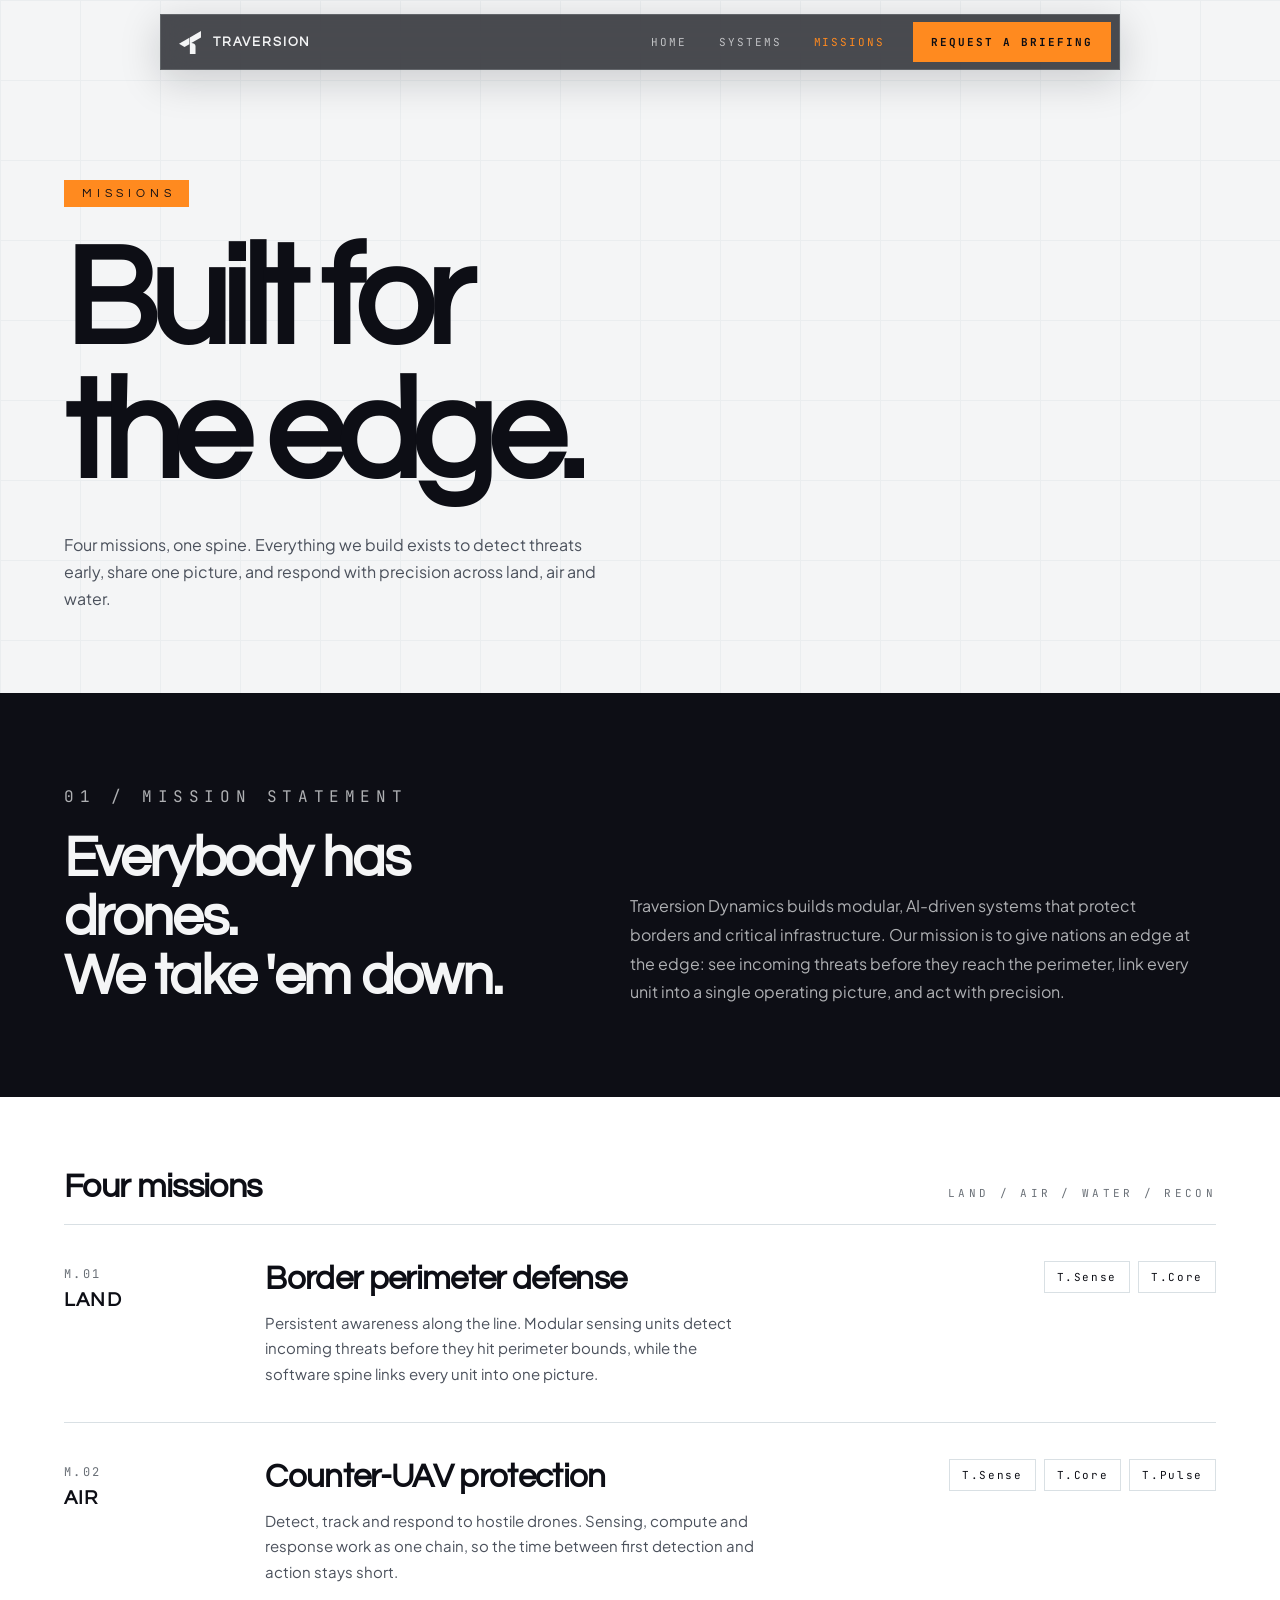
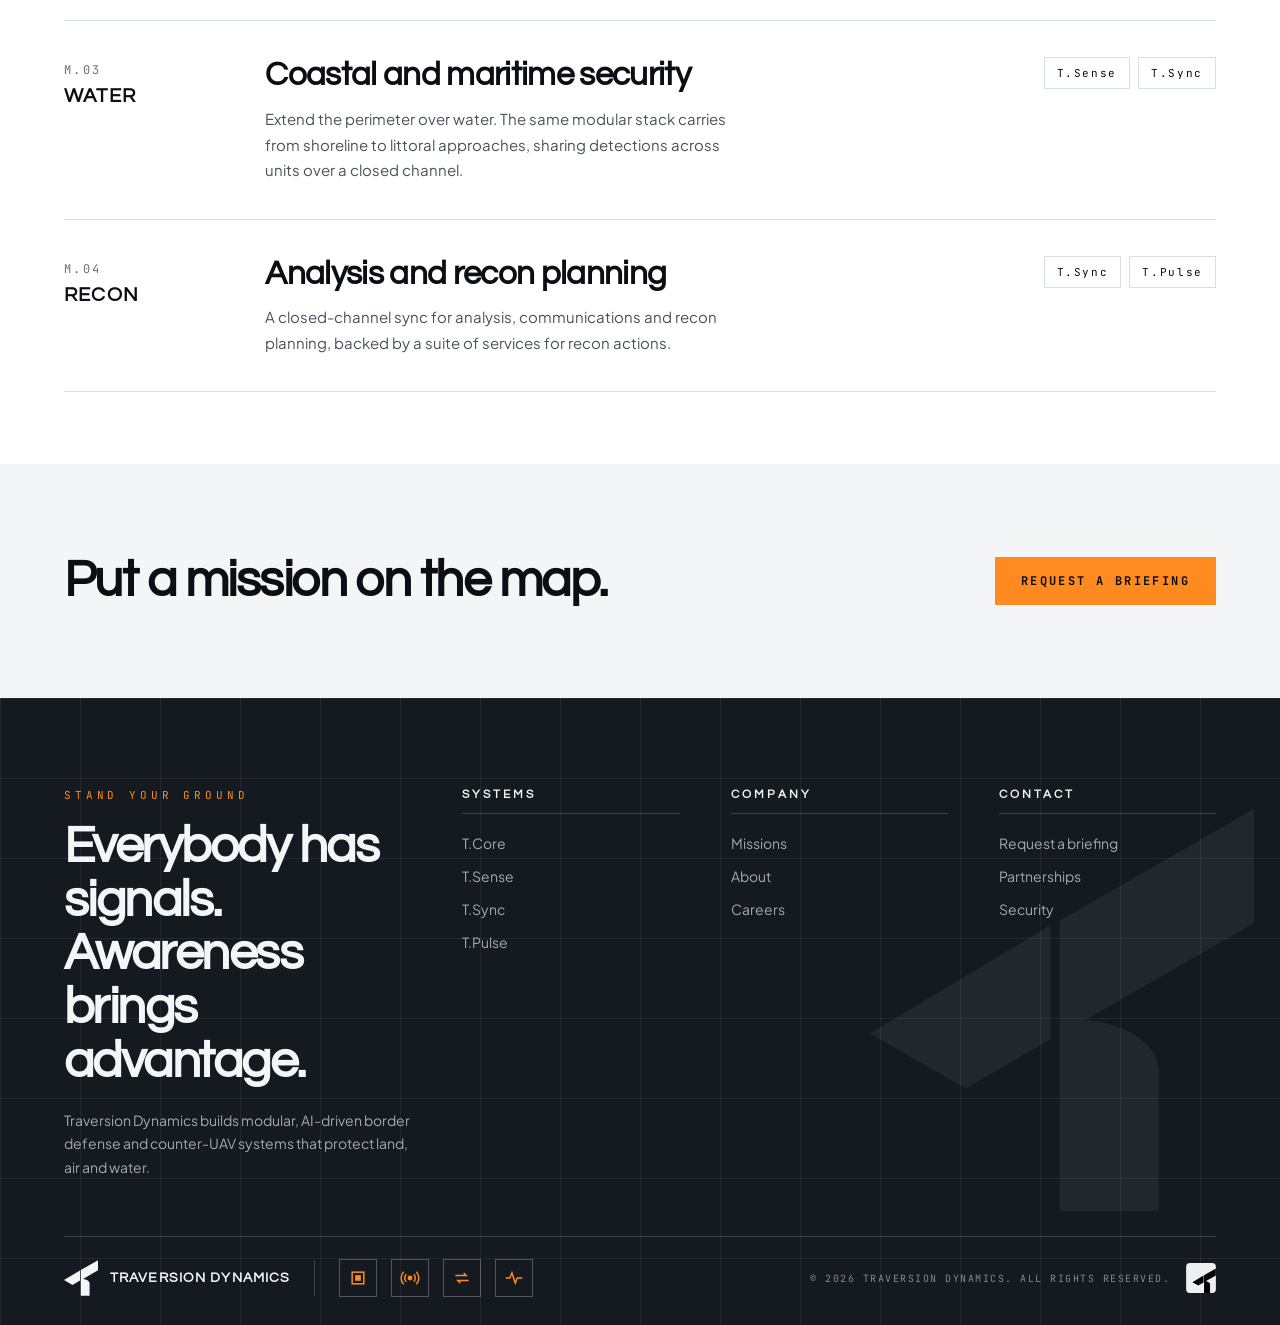
==== missions.html @ c7d74357 "init" ====
<!DOCTYPE html>

<html lang="en">
<head>
<meta charset="UTF-8">
<meta name="viewport" content="width=device-width, initial-scale=1.0">
<title>Missions | Land, Air &amp; Water Defense | Traversion Dynamics</title>
<meta name="description" content="Traversion Dynamics missions: border perimeter defense, counter-UAV, coastal and maritime security, and recon planning, powered by the modular T.Core, T.Sense, T.Sync and T.Pulse systems.">
<meta name="keywords" content="counter-UAV, border defense, perimeter security, maritime security, recon planning, drone detection, Traversion Dynamics">
<meta name="robots" content="index, follow, max-image-preview:large">
<meta name="theme-color" content="#0D0E15">
<meta name="author" content="Traversion Dynamics">
<link rel="icon" type="image/svg+xml" href="images/favicon.svg">
<link rel="icon" type="image/svg+xml" href="images/logo-dark.svg" media="(prefers-color-scheme: light)">
<link rel="icon" type="image/svg+xml" href="images/logo.svg" media="(prefers-color-scheme: dark)">
<meta property="og:type" content="website">
<meta property="og:site_name" content="Traversion Dynamics">
<meta property="og:title" content="Missions | Traversion Dynamics">
<meta property="og:description" content="Four missions, one spine. Border perimeter, counter-UAV, coastal security and recon planning.">
<meta name="twitter:card" content="summary_large_image">
<meta name="twitter:title" content="Missions | Traversion Dynamics">
<meta name="twitter:description" content="Four missions, one spine. Border perimeter, counter-UAV, coastal security and recon planning.">
<script type="application/ld+json">
{
  "@context": "https://schema.org",
  "@type": "WebPage",
  "name": "Missions | Traversion Dynamics",
  "description": "Border perimeter defense, counter-UAV, coastal and maritime security, and recon planning.",
  "isPartOf": { "@type": "WebSite", "name": "Traversion Dynamics" },
  "publisher": { "@type": "Organization", "name": "Traversion Dynamics", "logo": "images/logo-dark.svg" }
}
</script>
<link rel="preconnect" href="https://fonts.googleapis.com">
<link rel="preconnect" href="https://fonts.gstatic.com" crossorigin>
<link href="https://fonts.googleapis.com/css2?family=Plus+Jakarta+Sans:wght@300;400;500;600;700;800&family=JetBrains+Mono:wght@400;500;700&display=swap" rel="stylesheet">
<link href="https://fonts.googleapis.com/css2?family=Questrial&display=swap" rel="stylesheet">
<link rel="stylesheet" href="trav-dnmx-style.css">
<link rel="stylesheet" href="trav-dnmx-footer.css">
<link rel="stylesheet" href="trav-dnmx-nav.css">
<link rel="stylesheet" href="missions.css">
</head>
<body class="page-missions" data-page="missions">

<header class="site-nav" id="siteNav">
  <a class="nav-brand" href="index.html" aria-label="Traversion Dynamics home">
    <img src="images/logo-mark-light.svg" alt="" width="22" height="23">
    <span>Traversion</span>
  </a>
  <button class="nav-toggle" type="button" aria-label="Toggle menu" aria-expanded="false" aria-controls="navLinks"><span></span></button>
  <ul class="nav-links" id="navLinks">
    <li><a href="index.html">Home</a></li>
    <li><a href="index.html#systems" data-card="2">Systems</a></li>
    <li><a href="missions.html" class="is-active" aria-current="page">Missions</a></li>
    <li><a class="nav-cta" href="contact.html">Request a briefing</a></li>
  </ul>
</header>

<main>
  <section class="m-hero">
    <p class="hero-eyebrow">Missions</p>
    <h1 class="m-title">Built for<br>the edge.</h1>
    <p class="m-sub">Four missions, one spine. Everything we build exists to detect threats early, share one picture, and respond with precision across land, air and water.</p>
  </section>

  <section class="m-statement" aria-labelledby="statement-title">
    <div>
      <p class="m-tag">01 / Mission statement</p>
      <h2 id="statement-title">Everybody has drones.<br>We take 'em down.</h2>
    </div>
    <p>Traversion Dynamics builds modular, AI-driven systems that protect borders and critical infrastructure. Our mission is to give nations an edge at the edge: see incoming threats before they reach the perimeter, link every unit into a single operating picture, and act with precision.</p>
  </section>

  <section class="m-list" aria-labelledby="missions-title">
    <div class="m-list-head">
      <h2 id="missions-title">Four missions</h2>
      <span class="mono">Land / Air / Water / Recon</span>
    </div>

    <article class="m-item">
      <div>
        <span class="m-num">M.01</span>
        <span class="m-domain">Land</span>
      </div>
      <div>
        <h3>Border perimeter defense</h3>
        <p>Persistent awareness along the line. Modular sensing units detect incoming threats before they hit perimeter bounds, while the software spine links every unit into one picture.</p>
      </div>
      <ul class="m-chips" aria-label="Systems used">
        <li>T.Sense</li>
        <li>T.Core</li>
      </ul>
    </article>

    <article class="m-item">
      <div>
        <span class="m-num">M.02</span>
        <span class="m-domain">Air</span>
      </div>
      <div>
        <h3>Counter-UAV protection</h3>
        <p>Detect, track and respond to hostile drones. Sensing, compute and response work as one chain, so the time between first detection and action stays short.</p>
      </div>
      <ul class="m-chips" aria-label="Systems used">
        <li>T.Sense</li>
        <li>T.Core</li>
        <li>T.Pulse</li>
      </ul>
    </article>

    <article class="m-item">
      <div>
        <span class="m-num">M.03</span>
        <span class="m-domain">Water</span>
      </div>
      <div>
        <h3>Coastal and maritime security</h3>
        <p>Extend the perimeter over water. The same modular stack carries from shoreline to littoral approaches, sharing detections across units over a closed channel.</p>
      </div>
      <ul class="m-chips" aria-label="Systems used">
        <li>T.Sense</li>
        <li>T.Sync</li>
      </ul>
    </article>

    <article class="m-item">
      <div>
        <span class="m-num">M.04</span>
        <span class="m-domain">Recon</span>
      </div>
      <div>
        <h3>Analysis and recon planning</h3>
        <p>A closed-channel sync for analysis, communications and recon planning, backed by a suite of services for recon actions.</p>
      </div>
      <ul class="m-chips" aria-label="Systems used">
        <li>T.Sync</li>
        <li>T.Pulse</li>
      </ul>
    </article>
  </section>

  <section class="m-cta">
    <h2>Put a mission on the map.</h2>
    <a class="btn" href="contact.html">Request a briefing</a>
  </section>
</main>

<footer class="site-footer" itemscope itemtype="https://schema.org/Organization">
    <div class="footer-grid-bg" aria-hidden="true"></div>
    <img class="footer-watermark" src="images/logo-mark-light.svg" alt="" aria-hidden="true">

    <div class="footer-top">
      <div class="footer-intro">
        <p class="footer-tag">Stand your ground</p>
        <h2 class="footer-title">Everybody has signals.<br>Awareness brings advantage.</h2>
        <p class="footer-blurb" itemprop="description">Traversion Dynamics builds modular, AI-driven border defense and counter-UAV systems that protect land, air and water.</p>
      </div>
      <nav class="footer-col" aria-label="Systems">
        <h4>Systems</h4>
        <ul><li><a href="index.html#systems" data-card="2">T.Core</a></li><li><a href="index.html#systems" data-card="2">T.Sense</a></li><li><a href="index.html#systems" data-card="2">T.Sync</a></li><li><a href="index.html#systems" data-card="2">T.Pulse</a></li></ul>
      </nav>
      <nav class="footer-col" aria-label="Company">
        <h4>Company</h4>
        <ul>
          <li><a href="missions.html">Missions</a></li>
          <li><a href="#">About</a></li>
          <li><a href="#">Careers</a></li>
        </ul>
      </nav>
      <nav class="footer-col" aria-label="Contact">
        <h4>Contact</h4>
        <ul>
          <li><a href="contact.html">Request a briefing</a></li>
          <li><a href="contact.html?topic=partnership">Partnerships</a></li>
          <li><a href="contact.html?topic=security">Security</a></li>
        </ul>
      </nav>
    </div>

    <div class="footer-bottom">
      <div class="footer-logos">
        <a class="footer-logo-main" href="index.html" aria-label="Traversion Dynamics home">
          <img src="images/logo-mark-light.svg" alt="Traversion Dynamics logo" itemprop="logo" width="34" height="36">
          <span itemprop="name">TRAVERSION DYNAMICS</span>
        </a>
        <a class="product-logo" href="index.html#systems" data-card="2" aria-label="T.Core logo" title="T.Core">
          <svg viewBox="0 0 24 24" fill="none" stroke="currentColor" stroke-width="1.8" aria-hidden="true"><rect x="5" y="5" width="14" height="14"/><rect x="9.5" y="9.5" width="5" height="5" fill="currentColor"/></svg>
        </a>
        <a class="product-logo" href="index.html#systems" data-card="2" aria-label="T.Sense logo" title="T.Sense">
          <svg viewBox="0 0 24 24" fill="none" stroke="currentColor" stroke-width="1.8" aria-hidden="true"><circle cx="12" cy="12" r="2" fill="currentColor"/><path d="M7.5 7.5a6.4 6.4 0 0 0 0 9M16.5 7.5a6.4 6.4 0 0 1 0 9M4.5 4.5a10.6 10.6 0 0 0 0 15M19.5 4.5a10.6 10.6 0 0 1 0 15"/></svg>
        </a>
        <a class="product-logo" href="index.html#systems" data-card="2" aria-label="T.Sync logo" title="T.Sync">
          <svg viewBox="0 0 24 24" fill="none" stroke="currentColor" stroke-width="1.8" aria-hidden="true"><path d="M4 9h13l-3-3M20 15H7l3 3"/></svg>
        </a>
        <a class="product-logo" href="index.html#systems" data-card="2" aria-label="T.Pulse logo" title="T.Pulse">
          <svg viewBox="0 0 24 24" fill="none" stroke="currentColor" stroke-width="1.8" aria-hidden="true"><path d="M2 12h5l2.5-6 4 12 2.5-6H22"/></svg>
        </a>
      </div>
      <div class="footer-end">
        <p class="footer-legal">&copy; 2026 Traversion Dynamics. All rights reserved.</p>
        <img class="footer-tile" src="images/logo.svg" alt="" width="30" height="30" aria-hidden="true">
      </div>
    </div>
  </footer>

<script src="trav-dnmx-nav.js"></script>
</body>
</html>
---- trav-dnmx-style.css ----
:root {
  --titanium: #F4F5F6; /* brushed titanium, cool metallic light grey */
  --carbon: #0D0E15; /* carbon matte, deep light-absorbing dark */
  --accent: #FF8A1F; /* signal orange, defence-tech accent */
  --steel: #D9E0E4; /* muted steel lines and borders */
  --graphite: #151A21; /* deep blue-graphite */
  --white: #FFFFFF;
  --hud-h: 60px;
  --ease-silk: cubic-bezier(0.16, 1, 0.3, 1);
}

* { margin: 0; padding: 0; box-sizing: border-box; }

html { scroll-behavior: auto; }

body {
  font-family: 'Plus Jakarta Sans', sans-serif;
  background: var(--titanium);
  color: var(--carbon);
  overflow-x: hidden;
  -webkit-font-smoothing: antialiased;
}

img { display: block; max-width: 100%; }

a { color: inherit; text-decoration: none; }

button { font-family: inherit; border: none; background: none; cursor: pointer; color: inherit; }

.mono { font-family: 'JetBrains Mono', monospace; }

/* ---------- scroll spacer creates the 400vh track ---------- */
.scroll-spacer { height: 400vh; }

/* ---------- z-depth card engine ---------- */
.zcard {
  position: fixed;
  top: 0;
  left: 0;
  width: 100vw;
  height: 100vh;
  height: 100svh;
  transform-origin: top center;
  will-change: transform, opacity;
  overflow: hidden;
}

.zcard[data-card="1"] { z-index: 10; }
.zcard[data-card="2"] { z-index: 20; transform: translateY(100%); }
.zcard[data-card="3"] { z-index: 30; transform: translateY(100%); }
.zcard[data-card="4"] { z-index: 40; transform: translateY(100%); }

/* ---------- card 1: the floating hero ---------- */
.card-hero {
  background: var(--titanium);
  display: flex;
  align-items: center;
  justify-content: center;
}

.hero-stage {
  position: relative;
  text-align: center;
  z-index: 5;
  padding: 0 24px;
}

.hero-eyebrow {
  font-family: 'JetBrains Mono', monospace;
  font-size: 12px;
  letter-spacing: 0.4em;
  text-transform: uppercase;
  color: var(--carbon);
  background: var(--accent);
  display: inline-block;
  padding: 7px 14px 7px 18px;
  margin-bottom: 28px;
}

.hero-title {
  font-size: clamp(56px, 13vw, 180px);
  font-weight: 800;
  letter-spacing: -0.04em;
  line-height: 0.95;
  color: var(--carbon);
}

.hero-sub {
  margin: 32px auto 0;
  max-width: 480px;
  font-size: 16px;
  font-weight: 400;
  line-height: 1.7;
  color: #4B515C;
}

.hero-scroll-hint {
  position: absolute;
  bottom: calc(var(--hud-h) + 28px);
  left: 50%;
  transform: translateX(-50%);
  font-family: 'JetBrains Mono', monospace;
  font-size: 11px;
  letter-spacing: 0.3em;
  text-transform: uppercase;
  color: #6A7077;
  display: flex;
  align-items: center;
  gap: 12px;
}

.hero-scroll-hint::after {
  content: "";
  width: 1px;
  height: 36px;
  background: linear-gradient(to bottom, var(--carbon), transparent);
  animation: hint-drop 2.2s var(--ease-silk) infinite;
}

@keyframes hint-drop {
  0% { transform: scaleY(0); transform-origin: top; }
  55% { transform: scaleY(1); transform-origin: top; }
  56% { transform-origin: bottom; }
  100% { transform: scaleY(0); transform-origin: bottom; }
}

/* floating translucent glass shapes */
.glass-shape {
  position: absolute;
  backdrop-filter: blur(10px);
  -webkit-backdrop-filter: blur(10px);
  background: rgba(255, 255, 255, 0.35);
  border: 1px solid var(--steel);
  z-index: 2;
}

.glass-a {
  width: 220px;
  height: 220px;
  top: 12%;
  left: 8%;
  border-radius: 32px;
  animation: bob-a 9s ease-in-out infinite;
}

.glass-b {
  width: 150px;
  height: 150px;
  bottom: 18%;
  right: 10%;
  border-radius: 50%;
  animation: bob-b 7s ease-in-out infinite;
}

.glass-c {
  width: 110px;
  height: 110px;
  top: 20%;
  right: 22%;
  border-radius: 20px;
  transform: rotate(18deg);
  animation: bob-c 11s ease-in-out infinite;
}

@keyframes bob-a {
  0%, 100% { transform: translateY(0); }
  50% { transform: translateY(-26px); }
}

@keyframes bob-b {
  0%, 100% { transform: translateY(0); }
  50% { transform: translateY(22px); }
}

@keyframes bob-c {
  0%, 100% { transform: translateY(0) rotate(18deg); }
  50% { transform: translateY(-18px) rotate(24deg); }
}

/* faint engineering grid behind the hero */
.hero-grid {
  position: absolute;
  inset: 0;
  background-image: linear-gradient(var(--steel) 1px, transparent 1px), linear-gradient(90deg, var(--steel) 1px, transparent 1px);
  background-size: 80px 80px;
  opacity: 0.35;
  z-index: 1;
}

/* ---------- card 2: the engineered image overlay ---------- */
.card-macro { background: var(--carbon); }

.macro-img {
  position: absolute;
  inset: 0;
  width: 100%;
  height: 100%;
  object-fit: cover;
}

.macro-shade {
  position: absolute;
  inset: 0;
  background: linear-gradient(to bottom, rgba(13, 14, 21, 0.25), rgba(13, 14, 21, 0.05) 40%, rgba(13, 14, 21, 0.35));
}

.crosshair-v, .crosshair-h { position: absolute; background: rgba(255, 255, 255, 0.4); }

.crosshair-v { top: 0; bottom: 0; left: 62%; width: 1px; }

.crosshair-h { left: 0; right: 0; top: 40%; height: 1px; }

.node-dot {
  position: absolute;
  left: 62%;
  top: 40%;
  width: 12px;
  height: 12px;
  border-radius: 50%;
  background: var(--accent);
  transform: translate(-50%, -50%);
  box-shadow: 0 0 0 6px rgba(255, 138, 31, 0.25), 0 0 24px 4px rgba(255, 138, 31, 0.8);
  animation: node-pulse 2.6s ease-in-out infinite;
}

@keyframes node-pulse {
  0%, 100% { box-shadow: 0 0 0 6px rgba(255, 138, 31, 0.25), 0 0 24px 4px rgba(255, 138, 31, 0.8); }
  50% { box-shadow: 0 0 0 12px rgba(255, 138, 31, 0.12), 0 0 36px 8px rgba(255, 138, 31, 0.95); }
}

.node-box {
  position: absolute;
  left: calc(62% + 28px);
  top: calc(40% + 28px);
  width: 280px;
  max-width: calc(100vw - 48px);
  background: rgba(13, 14, 21, 0.85);
  backdrop-filter: blur(8px);
  -webkit-backdrop-filter: blur(8px);
  border: 1px solid rgba(217, 224, 228, 0.3);
  color: var(--titanium);
  padding: 20px;
}

.node-box-tag {
  font-family: 'JetBrains Mono', monospace;
  font-size: 10px;
  letter-spacing: 0.3em;
  color: var(--accent);
  margin-bottom: 14px;
}

.node-stat {
  display: flex;
  justify-content: space-between;
  font-family: 'JetBrains Mono', monospace;
  font-size: 12px;
  padding: 8px 0;
  border-bottom: 1px solid rgba(217, 224, 228, 0.15);
}

.node-stat:last-child { border-bottom: none; }

.node-stat span:last-child { color: #FFB36B; }

.macro-caption {
  position: absolute;
  left: 40px;
  bottom: calc(var(--hud-h) + 36px);
  color: var(--titanium);
  max-width: 420px;
}

.macro-caption .mono {
  font-size: 11px;
  letter-spacing: 0.35em;
  text-transform: uppercase;
  color: #FFB36B;
  display: block;
  margin-bottom: 14px;
}

.macro-caption h2 {
  font-size: clamp(28px, 4vw, 48px);
  font-weight: 700;
  letter-spacing: -0.02em;
  line-height: 1.1;
}

/* ---------- card 3: the kinetic accordion fold ---------- */
.card-fold { background: var(--white); display: flex; flex-direction: column; }

.fold-head {
  padding: 28px 40px 0;
  display: flex;
  justify-content: space-between;
  align-items: baseline;
  gap: 16px;
}

.fold-head h2 { font-size: clamp(22px, 3vw, 34px); font-weight: 700; letter-spacing: -0.02em; }

.fold-head .mono { font-size: 11px; letter-spacing: 0.3em; text-transform: uppercase; color: #6A7077; }

.accordion {
  flex: 1;
  display: flex;
  width: 100%;
  margin-top: 24px;
  border-top: 1px solid var(--steel);
}

.slice {
  position: relative;
  flex: 1 1 0;
  min-width: 0;
  overflow: hidden;
  border-right: 1px solid var(--steel);
  background: var(--white);
  transition: flex-grow 1.2s var(--ease-silk);
  cursor: pointer;
  text-align: left;
  padding: 0;
}

.slice:last-child { border-right: none; }

.slice.active { flex-grow: 3.7; }

.slice-img {
  position: absolute;
  inset: 0;
  width: 100%;
  height: 100%;
  object-fit: cover;
  opacity: 0;
  transform: scale(1.06);
  transition: opacity 1.2s var(--ease-silk), transform 1.2s var(--ease-silk);
}

.slice.active .slice-img { opacity: 1; transform: scale(1); }

.slice-shade {
  position: absolute;
  inset: 0;
  background: linear-gradient(to top, rgba(13, 14, 21, 0.75), rgba(13, 14, 21, 0) 55%);
  opacity: 0;
  transition: opacity 1.2s var(--ease-silk);
}

.slice.active .slice-shade { opacity: 1; }

.slice-idle {
  position: absolute;
  inset: 0;
  display: flex;
  flex-direction: column;
  justify-content: space-between;
  padding: 28px 0 calc(var(--hud-h) + 28px);
  align-items: center;
  transition: opacity 0.6s var(--ease-silk);
}

.slice.active .slice-idle { opacity: 0; }

.slice-num {
  font-family: 'JetBrains Mono', monospace;
  font-size: 12px;
  color: var(--carbon);
  letter-spacing: 0.2em;
}

.slice-idle-title {
  writing-mode: vertical-rl;
  font-size: clamp(16px, 2vw, 22px);
  font-weight: 600;
  letter-spacing: 0.12em;
  text-transform: uppercase;
  color: var(--carbon);
}

.slice-reveal {
  position: absolute;
  left: 28px;
  right: 28px;
  bottom: calc(var(--hud-h) + 28px);
  color: var(--titanium);
  opacity: 0;
  transform: translateY(16px);
  transition: opacity 1.2s var(--ease-silk), transform 1.2s var(--ease-silk);
}

.slice.active .slice-reveal { opacity: 1; transform: translateY(0); }

.slice-reveal .mono {
  font-size: 10px;
  letter-spacing: 0.3em;
  text-transform: uppercase;
  color: #FFB36B;
  display: block;
  margin-bottom: 10px;
}

.slice-reveal h3 { font-size: clamp(20px, 2.6vw, 32px); font-weight: 700; letter-spacing: -0.01em; margin-bottom: 10px; white-space: nowrap; }

.slice-reveal p { font-size: 14px; line-height: 1.6; max-width: 380px; color: rgba(244, 245, 246, 0.85); }

.slice:focus-visible { outline: 2px solid var(--carbon); outline-offset: -2px; }

/* ---------- card 4: the matrix tabs and signature ---------- */
.card-matrix {
  background: var(--graphite);
  color: var(--titanium);
  display: grid;
  grid-template-columns: 1fr 1fr;
}

.matrix-left {
  display: flex;
  flex-direction: column;
  justify-content: center;
  padding: 60px clamp(28px, 5vw, 80px) calc(var(--hud-h) + 40px);
}

.matrix-left .mono-tag {
  font-family: 'JetBrains Mono', monospace;
  font-size: 11px;
  letter-spacing: 0.35em;
  text-transform: uppercase;
  color: var(--accent);
  margin-bottom: 20px;
}

.matrix-left h2 {
  font-size: clamp(30px, 4vw, 52px);
  font-weight: 700;
  letter-spacing: -0.02em;
  line-height: 1.05;
  margin-bottom: 40px;
}

.matrix-tab {
  display: block;
  width: 100%;
  text-align: left;
  padding: 22px 24px;
  border-left: 2px solid rgba(217, 224, 228, 0.2);
  transition: border-color 0.5s var(--ease-silk), background 0.5s var(--ease-silk);
}

.matrix-tab .tab-line {
  display: flex;
  align-items: baseline;
  gap: 16px;
}

.matrix-tab .tab-num {
  font-family: 'JetBrains Mono', monospace;
  font-size: 12px;
  color: #6A7077;
  transition: color 0.5s var(--ease-silk);
}

.matrix-tab .tab-name {
  font-size: clamp(18px, 2vw, 24px);
  font-weight: 600;
  letter-spacing: 0.04em;
  color: rgba(244, 245, 246, 0.55);
  transition: color 0.5s var(--ease-silk);
}

.matrix-tab p {
  margin-top: 10px;
  font-size: 14px;
  line-height: 1.6;
  color: rgba(244, 245, 246, 0.6);
  max-height: 0;
  overflow: hidden;
  opacity: 0;
  transition: max-height 0.7s var(--ease-silk), opacity 0.7s var(--ease-silk);
}

.matrix-tab.active {
  border-left-color: var(--accent);
  background: rgba(255, 138, 31, 0.08);
}

.matrix-tab.active .tab-num { color: var(--accent); }

.matrix-tab.active .tab-name { color: var(--titanium); }

.matrix-tab.active p { max-height: 120px; opacity: 1; }

.matrix-tab:focus-visible { outline: 2px solid var(--accent); outline-offset: -2px; }

.matrix-right { position: relative; overflow: hidden; }

.matrix-img {
  position: absolute;
  inset: 0;
  width: 100%;
  height: 100%;
  object-fit: cover;
  opacity: 0;
  transform: scale(1.05);
  transition: opacity 1s var(--ease-silk), transform 1.4s var(--ease-silk);
}

.matrix-img.active { opacity: 1; transform: scale(1); }

.matrix-img-shade {
  position: absolute;
  inset: 0;
  background: linear-gradient(to right, rgba(21, 26, 33, 0.55), rgba(21, 26, 33, 0) 45%);
  pointer-events: none;
}

.matrix-caption {
  position: absolute;
  right: 28px;
  bottom: calc(var(--hud-h) + 24px);
  font-family: 'JetBrains Mono', monospace;
  font-size: 11px;
  letter-spacing: 0.2em;
  color: var(--titanium);
  background: rgba(21, 26, 33, 0.78);
  backdrop-filter: blur(6px);
  -webkit-backdrop-filter: blur(6px);
  border: 1px solid rgba(217, 224, 228, 0.25);
  padding: 10px 16px;
}

/* ---------- the permanent hud signature bar ---------- */
.hud {
  position: fixed;
  left: 0;
  right: 0;
  bottom: 0;
  height: var(--hud-h);
  z-index: 9999;
  display: flex;
  align-items: center;
  justify-content: space-between;
  gap: 24px;
  padding: 0 clamp(20px, 4vw, 40px);
  background: rgba(244, 245, 246, 0.82);
  backdrop-filter: blur(12px);
  -webkit-backdrop-filter: blur(12px);
  border-top: 1px solid var(--steel);
}

.hud-brand {
  font-weight: 300;
  letter-spacing: 0.22em;
  font-size: 13px;
  color: var(--carbon);
  display: flex;
  align-items: center;
  gap: 10px;
  white-space: nowrap;
}

.hud-brand .dot {
  width: 6px;
  height: 6px;
  border-radius: 50%;
  background: var(--accent);
  box-shadow: 0 0 0 1px rgba(13, 14, 21, 0.35);
}

.hud-credit {
  font-family: 'JetBrains Mono', monospace;
  font-size: 10px;
  letter-spacing: 0.12em;
  color: #6A7077;
  white-space: nowrap;
}

.hud-credit a { color: var(--carbon); border-bottom: 1px solid var(--accent); padding-bottom: 1px; }

.hud-progress {
  flex: 1;
  max-width: 320px;
  display: flex;
  align-items: center;
  gap: 14px;
}

.hud-track {
  flex: 1;
  height: 2px;
  background: var(--steel);
  position: relative;
  overflow: hidden;
}

.hud-fill {
  position: absolute;
  left: 0;
  top: 0;
  bottom: 0;
  width: 0%;
  background: var(--accent);
}

.hud-pct {
  font-family: 'JetBrains Mono', monospace;
  font-size: 11px;
  color: var(--carbon);
  min-width: 44px;
  text-align: right;
}

.hud-nav {
  display: flex;
  align-items: center;
  gap: 8px;
  padding-left: 20px;
  border-left: 1px solid var(--steel);
}

.hud-arrow {
  width: 40px;
  height: 40px;
  display: flex;
  align-items: center;
  justify-content: center;
  border: 1px solid var(--steel);
  background: var(--white);
  color: var(--carbon);
  transition: background 0.4s var(--ease-silk), border-color 0.4s var(--ease-silk), color 0.4s var(--ease-silk), opacity 0.4s var(--ease-silk);
}

.hud-arrow svg { width: 14px; height: 14px; display: block; }

.hud-arrow:hover:not(:disabled) {
  background: var(--accent);
  border-color: var(--carbon);
  color: var(--carbon);
}

.hud-arrow:disabled { opacity: 0.3; cursor: default; }

.hud-arrow:focus-visible { outline: 2px solid var(--carbon); outline-offset: 2px; }

/* ---------- responsive ---------- */
@media (max-width: 900px) {
  .glass-a { width: 140px; height: 140px; left: 4%; }
  .glass-b { width: 100px; height: 100px; right: 6%; }
  .glass-c { width: 80px; height: 80px; right: 12%; }
  .crosshair-v { left: 50%; }
  .node-dot { left: 50%; }
  .node-box { left: 24px; right: 24px; width: auto; top: calc(40% + 28px); }
  .macro-caption { left: 24px; right: 24px; }
  .accordion { flex-direction: column; }
  .slice { border-right: none; border-bottom: 1px solid var(--steel); }
  .slice:last-child { border-bottom: none; }
  .slice-idle { flex-direction: row; align-items: center; justify-content: space-between; padding: 0 24px; }
  .slice-idle-title { writing-mode: horizontal-tb; letter-spacing: 0.08em; }
  .slice-reveal { left: 24px; right: 24px; bottom: 20px; }
  .slice-reveal h3 { white-space: normal; }
  .fold-head { padding: 20px 24px 0; flex-direction: column; gap: 6px; }
  .accordion { margin-top: 16px; }
  .card-matrix { grid-template-columns: 1fr; grid-template-rows: auto 1fr; }
  .matrix-left { padding: 40px 24px 24px; justify-content: flex-start; }
  .matrix-left h2 { margin-bottom: 20px; }
  .matrix-tab { padding: 14px 16px; }
  .matrix-caption { right: 16px; bottom: calc(var(--hud-h) + 16px); }
  .hud-credit { display: none; }
  .hud-pct { display: none; }
}

@media (max-height: 540px) {
  .hero-title { font-size: clamp(40px, 10vh, 90px); }
  .hero-sub { display: none; }
  .matrix-tab p { display: none; }
}

/* ---------- reduced motion: collapse to a calm static document ---------- */
@media (prefers-reduced-motion: reduce) {
  .scroll-spacer { display: none; }
  .zcard {
    position: relative;
    width: 100%;
    height: auto;
    min-height: 100vh;
    transform: none !important;
    opacity: 1 !important;
  }
  .glass-a, .glass-b, .glass-c, .node-dot, .hero-scroll-hint::after { animation: none !important; }
  .slice, .slice-img, .slice-shade, .slice-reveal, .matrix-img, .matrix-tab p { transition: none !important; }
  .card-macro, .matrix-right { min-height: 100vh; }
}
---- trav-dnmx-footer.css ----
/* Traversion Dynamics: Avant Garde titles + full-size footer.
   Loaded after trav-dnmx-style.css so the original file stays untouched. */

:root {
  --font-title: 'ITC Avant Garde Gothic', 'Avant Garde', 'URW Gothic', 'TeX Gyre Adventor', 'Century Gothic', 'Questrial', 'Plus Jakarta Sans', sans-serif;
}

/* ---------- titles in Avant Garde ---------- */
h1, h2, h3, h4,
.hero-title,
.hero-eyebrow,
.slice-idle-title,
.fold-head h2,
.macro-caption h2,
.slice-reveal h3,
.footer-title {
  font-family: var(--font-title);
}

.hero-title { letter-spacing: -0.06em; font-weight: 700; }
.slice-reveal h3 { letter-spacing: 0; }

/* ---------- footer ---------- */
.card-footer {
  background: var(--graphite);
  color: var(--titanium);
}

.site-footer {
  position: relative;
  display: flex;
  flex-direction: column;
  justify-content: space-between;
  gap: 56px;
  padding: clamp(72px, 10vh, 120px) clamp(20px, 5vw, 80px) 28px;
  background: var(--graphite);
  color: var(--titanium);
  overflow: hidden;
}

/* as the 4th scroll card: fill the screen again */
.card-footer .site-footer {
  height: 100%;
  gap: 0;
  padding: clamp(28px, 6vh, 64px) clamp(20px, 5vw, 80px) calc(var(--hud-h) + 24px);
}

.footer-grid-bg {
  position: absolute;
  inset: 0;
  background-image:
    linear-gradient(rgba(217, 224, 228, 0.07) 1px, transparent 1px),
    linear-gradient(90deg, rgba(217, 224, 228, 0.07) 1px, transparent 1px);
  background-size: 80px 80px;
  pointer-events: none;
}

.footer-watermark {
  position: absolute;
  right: 2vw;
  bottom: calc(var(--hud-h) + 6vh);
  width: clamp(200px, 30vw, 460px);
  opacity: 0.06;
  pointer-events: none;
}

.footer-top,
.footer-bottom { position: relative; z-index: 2; }

.footer-top {
  display: grid;
  grid-template-columns: 1.6fr 1fr 1fr 1fr;
  gap: clamp(24px, 4vw, 64px);
}

.footer-tag {
  font-family: 'JetBrains Mono', monospace;
  font-size: 11px;
  letter-spacing: 0.35em;
  text-transform: uppercase;
  color: var(--accent);
  margin-bottom: 18px;
}

.footer-title {
  font-size: clamp(28px, 4vw, 56px);
  font-weight: 700;
  letter-spacing: -0.03em;
  line-height: 1.05;
  margin-bottom: 20px;
}

.footer-blurb {
  max-width: 420px;
  font-size: 14px;
  line-height: 1.7;
  color: rgba(244, 245, 246, 0.65);
}

.footer-col h4 {
  font-size: 12px;
  font-weight: 700;
  letter-spacing: 0.25em;
  text-transform: uppercase;
  color: var(--titanium);
  margin-bottom: 18px;
  padding-bottom: 12px;
  border-bottom: 1px solid rgba(217, 224, 228, 0.2);
}

.footer-col ul { list-style: none; }
.footer-col li { margin-bottom: 12px; }

.footer-col a {
  font-size: 14px;
  color: rgba(244, 245, 246, 0.65);
  transition: color 0.4s var(--ease-silk), padding-left 0.4s var(--ease-silk);
}

.footer-col a:hover,
.footer-col a:focus-visible {
  color: var(--accent);
  padding-left: 6px;
  outline: none;
}

.footer-bottom {
  display: flex;
  align-items: center;
  justify-content: space-between;
  gap: 24px;
  padding-top: 22px;
  border-top: 1px solid rgba(217, 224, 228, 0.2);
}

.footer-logos {
  display: flex;
  align-items: center;
  gap: 14px;
}

.footer-logo-main {
  display: flex;
  align-items: center;
  gap: 12px;
  font-family: var(--font-title);
  font-weight: 700;
  font-size: 14px;
  letter-spacing: 0.08em;
  margin-right: 10px;
  padding-right: 24px;
  border-right: 1px solid rgba(217, 224, 228, 0.2);
  white-space: nowrap;
}

.footer-logo-main img { width: 34px; height: 36px; }

.product-logo {
  width: 38px;
  height: 38px;
  display: flex;
  align-items: center;
  justify-content: center;
  border: 1px solid rgba(217, 224, 228, 0.3);
  color: var(--accent);
  transition: background 0.4s var(--ease-silk), color 0.4s var(--ease-silk), border-color 0.4s var(--ease-silk);
}

.product-logo svg { width: 20px; height: 20px; }

.product-logo:hover,
.product-logo:focus-visible {
  background: var(--accent);
  color: var(--carbon);
  border-color: var(--accent);
  outline: none;
}

.footer-end {
  display: flex;
  align-items: center;
  gap: 16px;
}

.footer-legal {
  font-family: 'JetBrains Mono', monospace;
  font-size: 10px;
  letter-spacing: 0.15em;
  text-transform: uppercase;
  color: rgba(244, 245, 246, 0.5);
  text-align: right;
}

.footer-tile { width: 30px; height: 30px; border-radius: 4px; }

/* ---------- responsive ---------- */
@media (max-width: 900px) {
  .site-footer,
  .card-footer .site-footer { overflow-y: auto; justify-content: flex-start; gap: 28px; }
  .footer-top { grid-template-columns: 1fr 1fr; }
  .footer-intro { grid-column: 1 / -1; }
  .footer-blurb { display: none; }
  .footer-bottom { flex-direction: column; align-items: flex-start; gap: 16px; }
  .footer-logo-main { border-right: none; padding-right: 0; margin-right: 0; }
  .footer-logos { flex-wrap: wrap; }
  .footer-legal { text-align: left; }
}

@media (max-height: 540px) {
  .footer-blurb, .footer-col li:nth-child(n+3) { display: none; }
}

@media (prefers-reduced-motion: reduce) {
  .card-footer { min-height: 100vh; }
  .card-footer .site-footer { height: auto; min-height: 100vh; }
  .footer-col a, .product-logo { transition: none !important; }
}
---- trav-dnmx-nav.css ----
/* Traversion Dynamics: floating navbar. Loaded after trav-dnmx-style.css. */

.site-nav {
  position: fixed;
  top: 14px;
  left: 50%;
  transform: translateX(-50%);
  z-index: 9998;
  width: min(960px, calc(100% - 28px));
  height: 56px;
  display: flex;
  align-items: center;
  justify-content: space-between;
  gap: 20px;
  padding: 0 8px 0 18px;
  background: rgba(13, 14, 21, 0.74);
  backdrop-filter: blur(14px);
  -webkit-backdrop-filter: blur(14px);
  border: 1px solid rgba(217, 224, 228, 0.18);
  color: var(--titanium);
  box-shadow: 0 10px 40px rgba(13, 14, 21, 0.18);
}

.nav-brand {
  display: flex;
  align-items: center;
  gap: 12px;
  font-family: var(--font-title, sans-serif);
  font-weight: 700;
  font-size: 13px;
  letter-spacing: 0.14em;
  text-transform: uppercase;
  white-space: nowrap;
}

.nav-brand img { width: 22px; height: 23px; }

.nav-links {
  list-style: none;
  display: flex;
  align-items: center;
  gap: 4px;
}

.nav-links a {
  display: block;
  padding: 10px 14px;
  font-family: 'JetBrains Mono', monospace;
  font-size: 11px;
  letter-spacing: 0.18em;
  text-transform: uppercase;
  color: rgba(244, 245, 246, 0.7);
  transition: color 0.4s var(--ease-silk), background 0.4s var(--ease-silk);
}

.nav-links a:hover { color: var(--titanium); }
.nav-links a.is-active { color: var(--accent); }

.nav-links .nav-cta {
  margin-left: 10px;
  padding: 13px 18px;
  background: var(--accent);
  color: var(--carbon);
  font-weight: 700;
}

.nav-links .nav-cta:hover { background: var(--titanium); color: var(--carbon); }

.site-nav a:focus-visible,
.nav-toggle:focus-visible { outline: 2px solid var(--accent); outline-offset: 2px; }

.nav-toggle {
  display: none;
  width: 40px;
  height: 40px;
  align-items: center;
  justify-content: center;
  border: 1px solid rgba(217, 224, 228, 0.25);
  color: var(--titanium);
}

.nav-toggle span,
.nav-toggle span::before {
  display: block;
  width: 16px;
  height: 1.5px;
  background: currentColor;
  position: relative;
  transition: transform 0.4s var(--ease-silk), background 0.3s;
}

.nav-toggle span::before { content: ""; position: absolute; top: 5px; left: 0; }

.site-nav.open .nav-toggle span { transform: translateY(2.5px) rotate(45deg); }
.site-nav.open .nav-toggle span::before { transform: translateY(-5px) rotate(-90deg); top: 5px; }

/* keep the card 3 heading clear of the floating nav */
.fold-head { padding-top: 88px; }

@media (max-width: 760px) {
  .nav-toggle { display: flex; }

  .nav-links {
    display: none;
    position: absolute;
    top: calc(100% + 8px);
    left: 0;
    right: 0;
    flex-direction: column;
    align-items: stretch;
    gap: 0;
    padding: 8px;
    background: rgba(13, 14, 21, 0.94);
    backdrop-filter: blur(14px);
    -webkit-backdrop-filter: blur(14px);
    border: 1px solid rgba(217, 224, 228, 0.18);
  }

  .site-nav.open .nav-links { display: flex; }
  .nav-links a { padding: 14px 12px; }
  .nav-links .nav-cta { margin: 8px 0 0; text-align: center; }
}
---- missions.css ----
/* Traversion Dynamics: missions page. Loaded after style, footer and nav css. */

body.page-missions { background: var(--titanium); }

.m-title,
.m-statement h2,
.m-item h3,
.m-cta h2 { font-family: var(--font-title); }

.m-tag {
  font-family: 'JetBrains Mono', monospace;
  font-size: 11px;
  letter-spacing: 0.35em;
  text-transform: uppercase;
  color: var(--accent);
  margin-bottom: 18px;
}

/* ---------- hero ---------- */
.m-hero {
  position: relative;
  padding: clamp(120px, 20vh, 190px) clamp(20px, 5vw, 80px) clamp(56px, 9vh, 96px);
  overflow: hidden;
}

.m-hero::before {
  content: "";
  position: absolute;
  inset: 0;
  background-image: linear-gradient(var(--steel) 1px, transparent 1px), linear-gradient(90deg, var(--steel) 1px, transparent 1px);
  background-size: 80px 80px;
  opacity: 0.35;
}

.m-hero > * { position: relative; }

.m-title {
  font-size: clamp(48px, 11vw, 160px);
  font-weight: 700;
  letter-spacing: -0.06em;
  line-height: 0.95;
  margin: 0 0 28px;
}

.m-sub {
  max-width: 560px;
  font-size: 16px;
  line-height: 1.7;
  color: #4B515C;
}

/* ---------- mission statement ---------- */
.m-statement {
  background: var(--carbon);
  color: var(--titanium);
  padding: clamp(56px, 10vh, 110px) clamp(20px, 5vw, 80px);
  display: grid;
  grid-template-columns: 1fr 1.2fr;
  gap: 32px clamp(32px, 6vw, 96px);
  align-items: end;
}

.m-statement h2 {
  font-size: clamp(28px, 4.4vw, 60px);
  font-weight: 700;
  letter-spacing: -0.03em;
  line-height: 1.05;
}

.m-statement p {
  font-size: 16px;
  line-height: 1.8;
  color: rgba(244, 245, 246, 0.7);
  max-width: 560px;
}

/* ---------- mission list ---------- */
.m-list {
  background: var(--white);
  padding: clamp(40px, 8vh, 80px) clamp(20px, 5vw, 80px);
}

.m-list-head {
  display: flex;
  justify-content: space-between;
  align-items: baseline;
  gap: 16px;
  padding-bottom: 20px;
  border-bottom: 1px solid var(--steel);
}

.m-list-head .mono {
  font-size: 11px;
  letter-spacing: 0.3em;
  text-transform: uppercase;
  color: #6A7077;
}

.m-list-head h2 { font-size: clamp(22px, 3vw, 34px); font-weight: 700; letter-spacing: -0.02em; }

.m-item {
  position: relative;
  display: grid;
  grid-template-columns: 150px 1.2fr 1fr;
  gap: 24px clamp(24px, 4vw, 64px);
  padding: 36px 0;
  border-bottom: 1px solid var(--steel);
  transition: padding-left 0.6s var(--ease-silk);
}

.m-item::before {
  content: "";
  position: absolute;
  left: 0;
  top: 0;
  bottom: 0;
  width: 2px;
  background: var(--accent);
  transform: scaleY(0);
  transform-origin: top;
  transition: transform 0.6s var(--ease-silk);
}

.m-item:hover { padding-left: 20px; }
.m-item:hover::before { transform: scaleY(1); }

.m-num {
  font-family: 'JetBrains Mono', monospace;
  font-size: 12px;
  letter-spacing: 0.2em;
  color: #6A7077;
}

.m-domain {
  display: block;
  margin-top: 8px;
  font-family: var(--font-title);
  font-size: 20px;
  font-weight: 700;
  letter-spacing: 0.06em;
  text-transform: uppercase;
  color: var(--carbon);
}

.m-item h3 {
  font-size: clamp(22px, 2.6vw, 34px);
  font-weight: 700;
  letter-spacing: -0.02em;
  line-height: 1.1;
  margin-bottom: 12px;
}

.m-item p {
  font-size: 15px;
  line-height: 1.7;
  color: #4B515C;
  max-width: 520px;
}

.m-chips {
  list-style: none;
  display: flex;
  flex-wrap: wrap;
  align-content: flex-start;
  justify-content: flex-end;
  gap: 8px;
}

.m-chips li {
  font-family: 'JetBrains Mono', monospace;
  font-size: 11px;
  letter-spacing: 0.15em;
  padding: 8px 12px;
  border: 1px solid var(--steel);
  color: var(--carbon);
  transition: border-color 0.4s var(--ease-silk), background 0.4s var(--ease-silk);
}

.m-item:hover .m-chips li { border-color: var(--accent); }

/* ---------- call to action ---------- */
.m-cta {
  padding: clamp(56px, 10vh, 110px) clamp(20px, 5vw, 80px);
  display: flex;
  justify-content: space-between;
  align-items: center;
  flex-wrap: wrap;
  gap: 28px 32px;
}

.m-cta h2 {
  font-size: clamp(28px, 4vw, 52px);
  font-weight: 700;
  letter-spacing: -0.03em;
  line-height: 1.05;
  max-width: 620px;
}

.btn {
  display: inline-block;
  padding: 16px 26px;
  background: var(--accent);
  color: var(--carbon);
  font-family: 'JetBrains Mono', monospace;
  font-size: 12px;
  font-weight: 700;
  letter-spacing: 0.2em;
  text-transform: uppercase;
  transition: background 0.4s var(--ease-silk), color 0.4s var(--ease-silk);
}

.btn:hover,
.btn:focus-visible { background: var(--carbon); color: var(--titanium); outline: none; }

/* ---------- responsive ---------- */
@media (max-width: 900px) {
  .m-statement { grid-template-columns: 1fr; align-items: start; }
  .m-item { grid-template-columns: 1fr; gap: 14px; }
  .m-chips { justify-content: flex-start; }
}
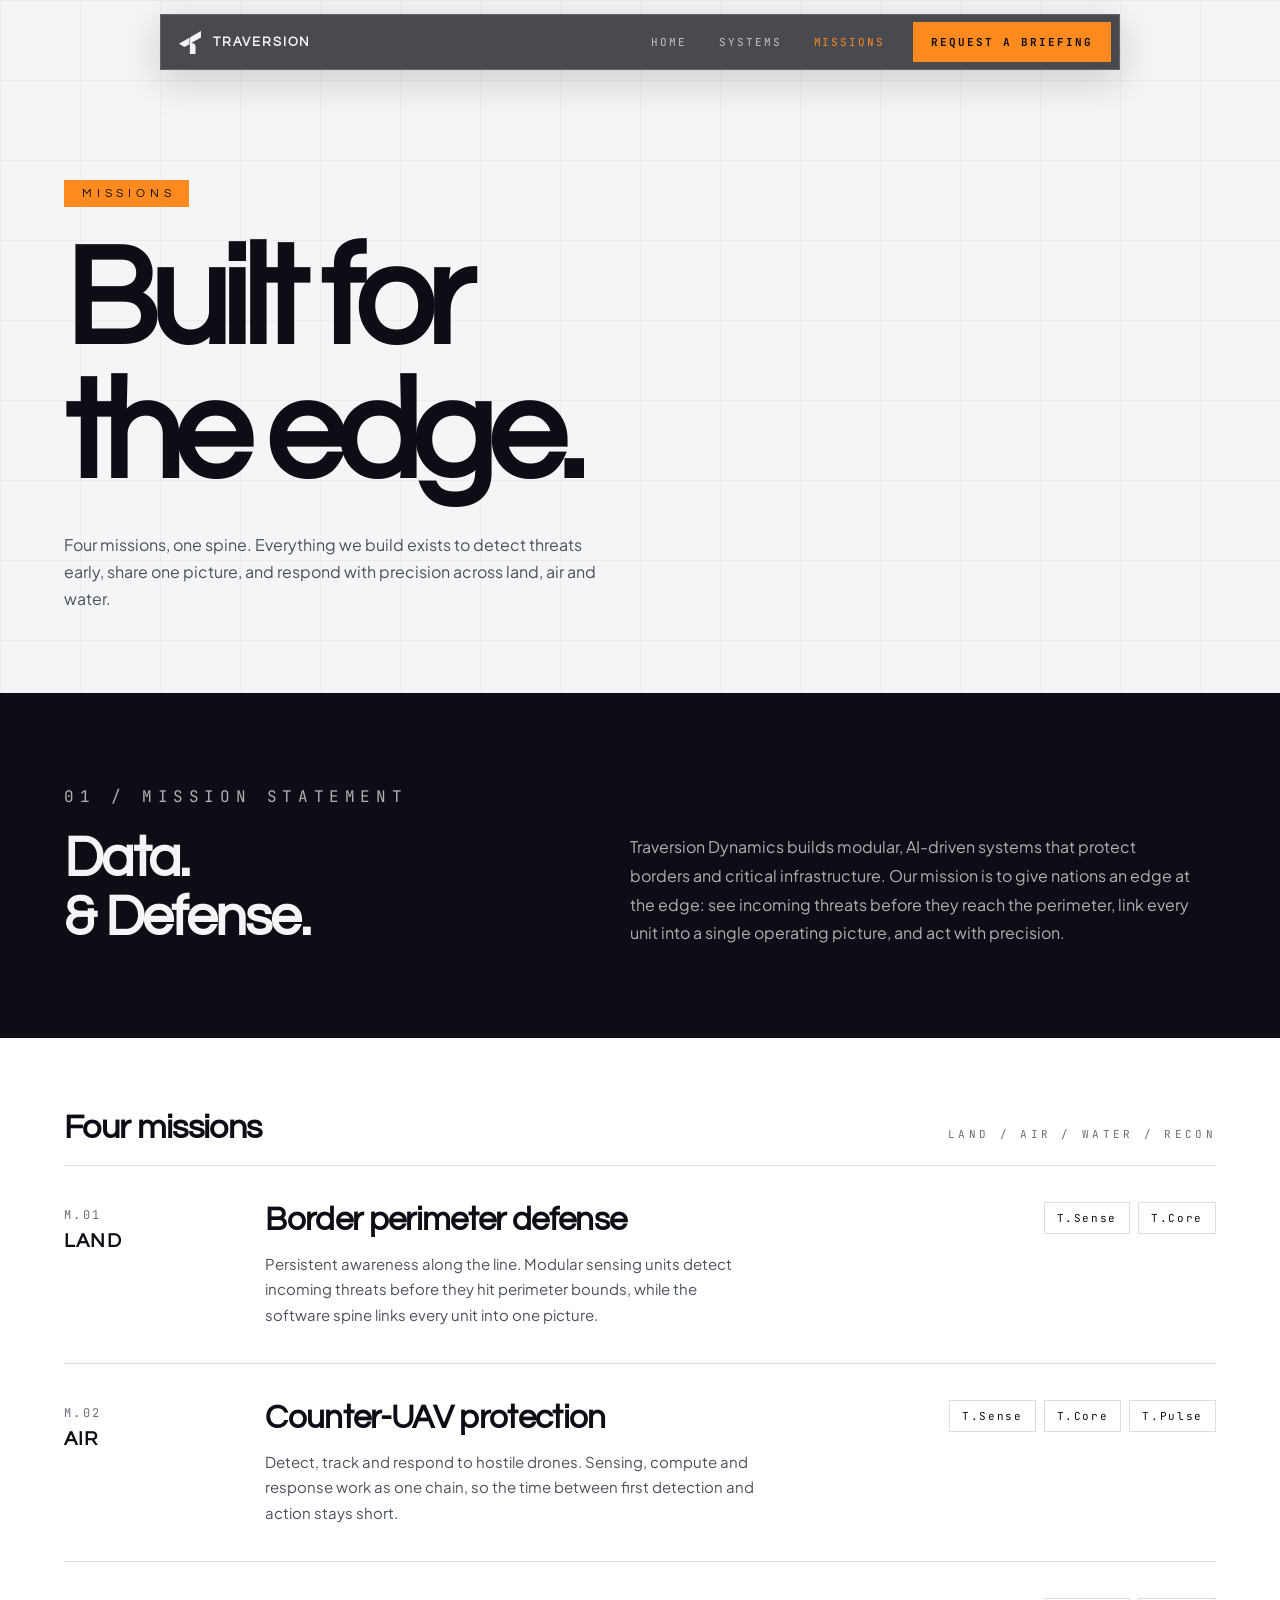
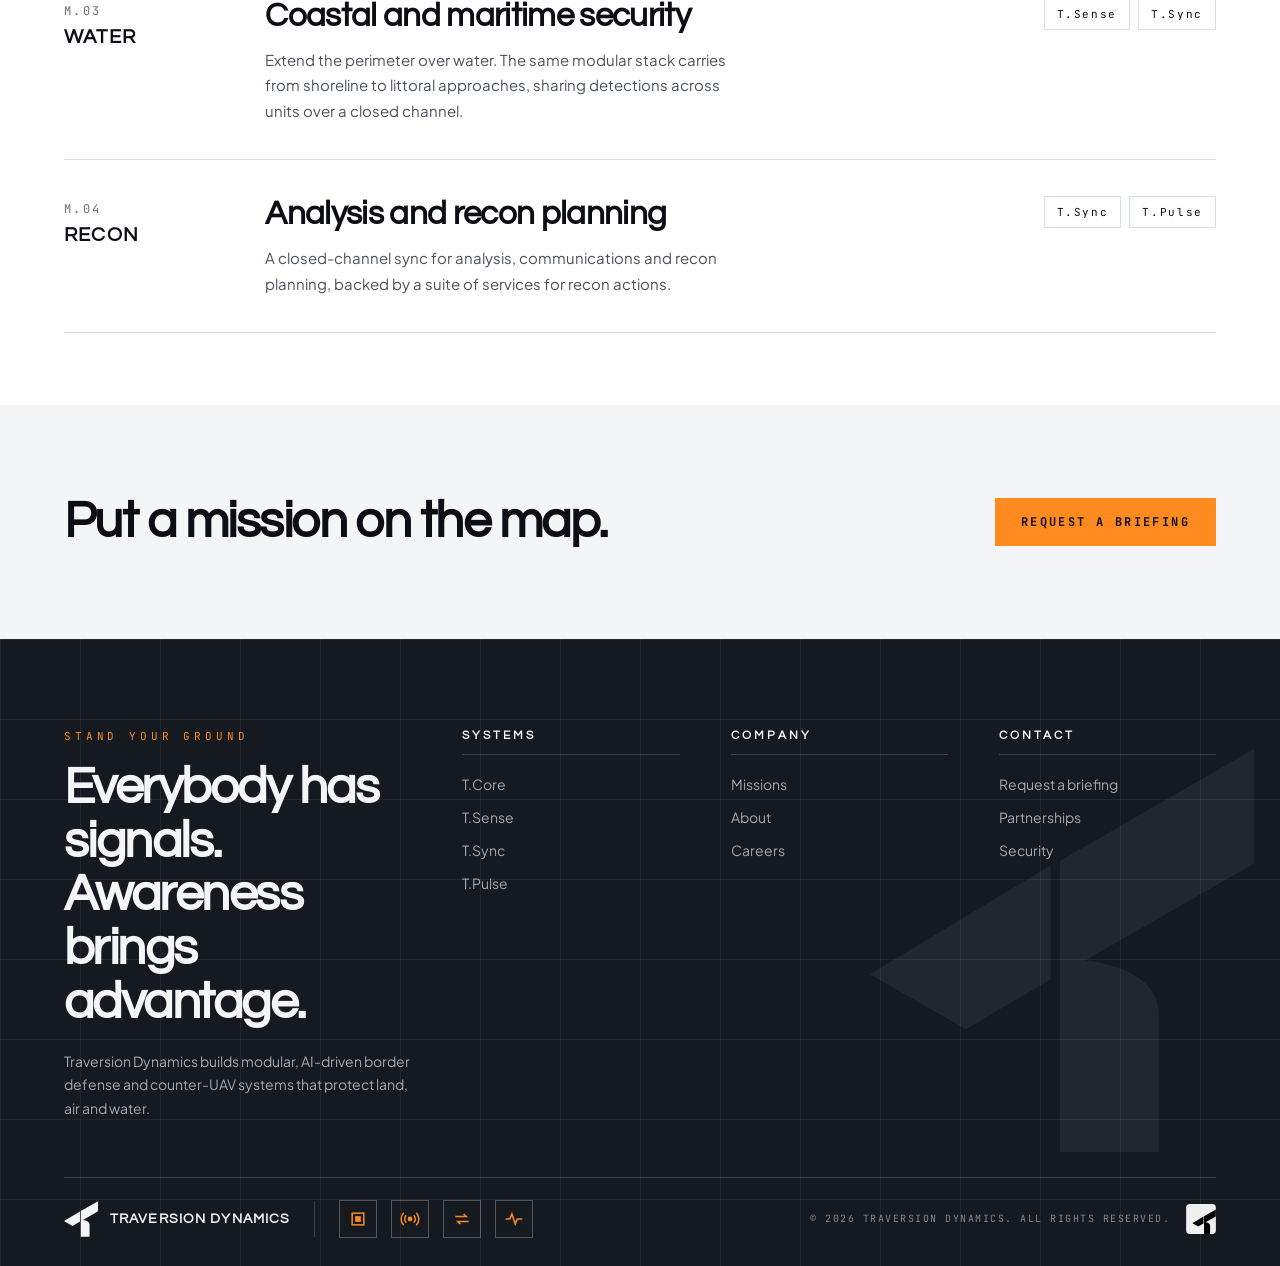
==== commit b11b51cd: "text change" ====
--- a/missions.html
+++ b/missions.html
@@ -65,7 +65,7 @@
   <section class="m-statement" aria-labelledby="statement-title">
     <div>
       <p class="m-tag">01 / Mission statement</p>
-      <h2 id="statement-title">Everybody has drones.<br>We take 'em down.</h2>
+      <h2 id="statement-title">Data.<br> &amp; Defense.</h2>
     </div>
     <p>Traversion Dynamics builds modular, AI-driven systems that protect borders and critical infrastructure. Our mission is to give nations an edge at the edge: see incoming threats before they reach the perimeter, link every unit into a single operating picture, and act with precision.</p>
   </section>
